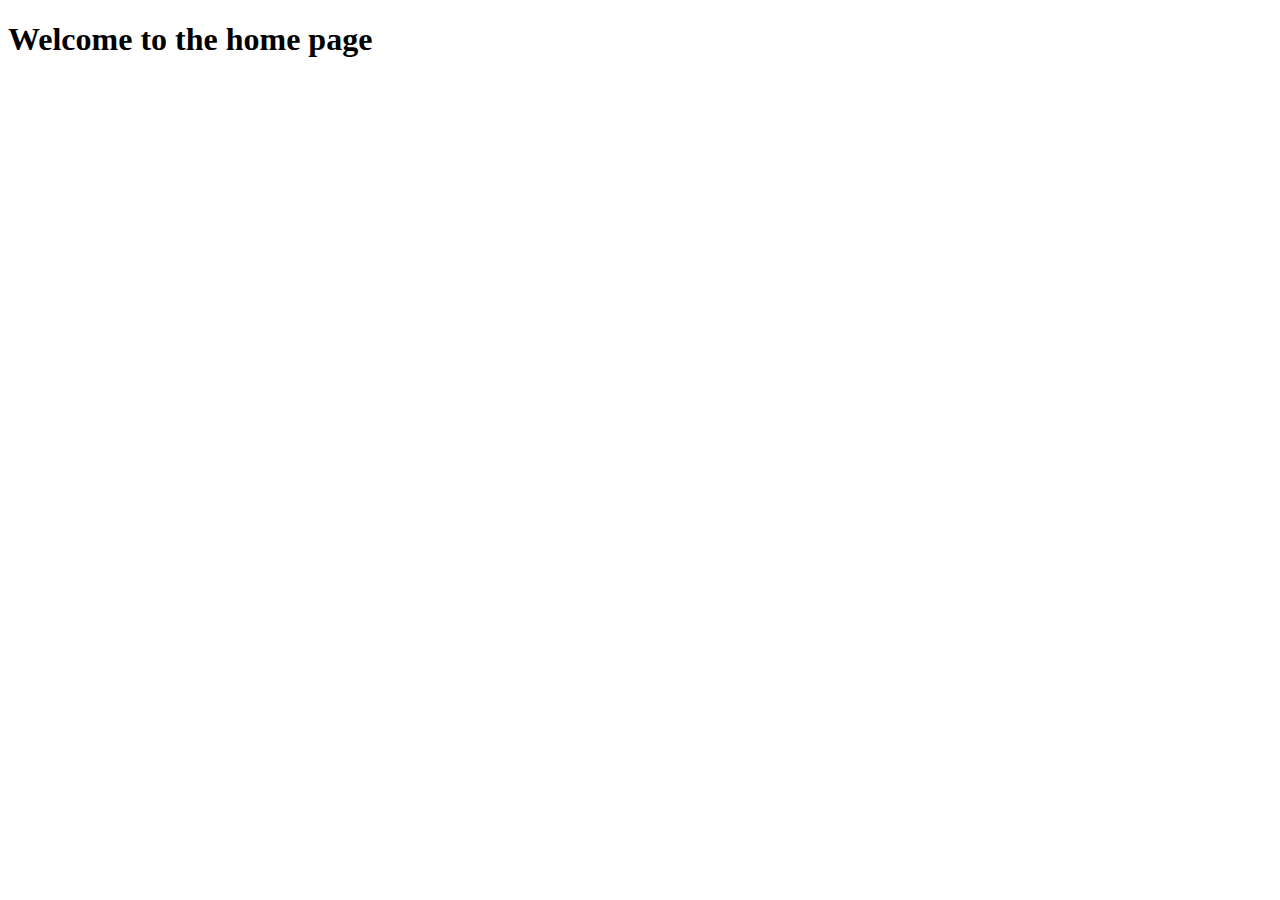
==== src/main/resources/static/index.html @ 49b906e7 "first testing" ====
<!DOCTYPE html>
<html lang="en">
<head>
    <meta charset="UTF-8">
    <meta http-equiv="X-UA-Compatible" content="IE=edge">
    <meta name="viewport" content="width=device-width, initial-scale=1.0">
    <title>Document</title>
</head>
<body>
    <h1>Welcome to the home page</h1>
</body>
</html>
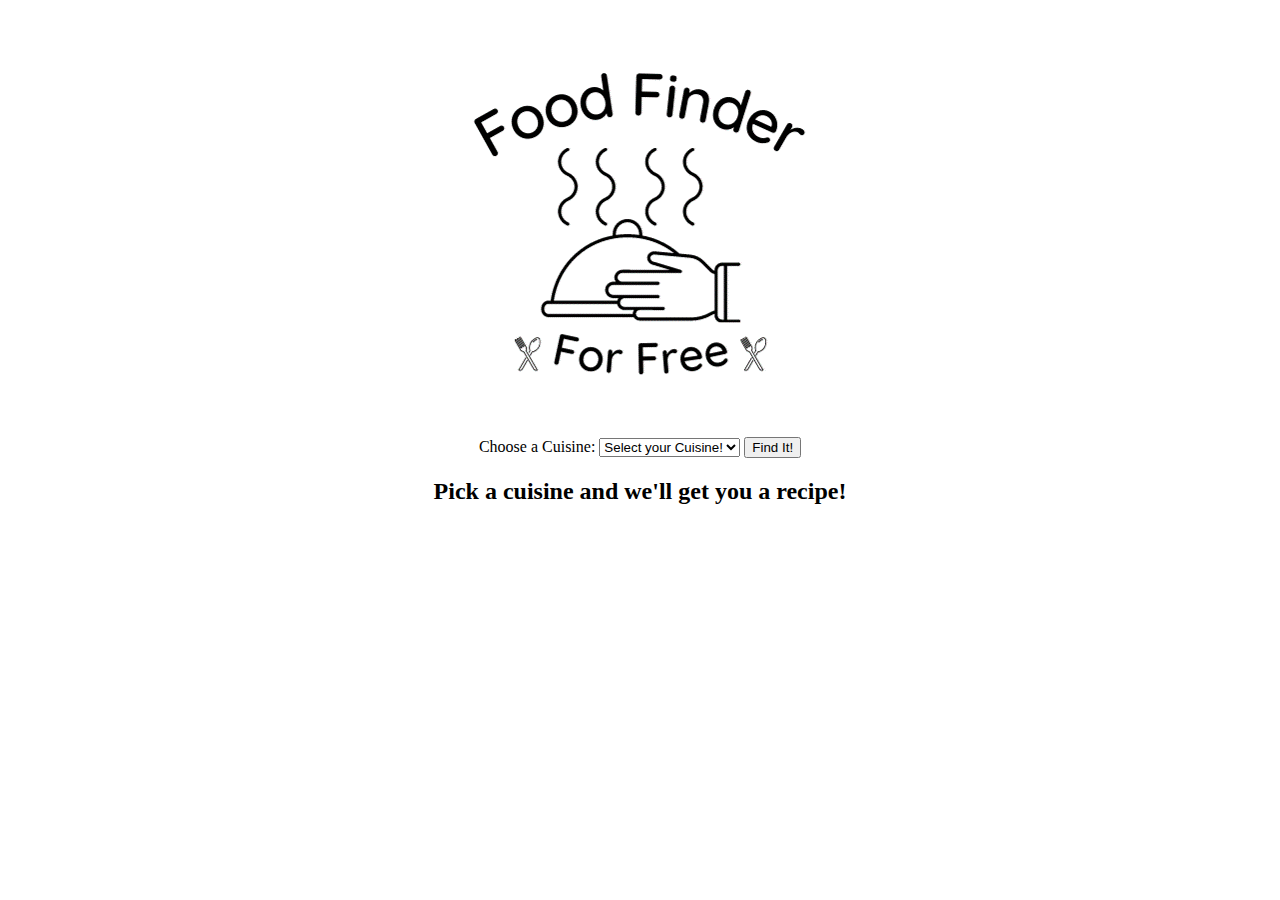
==== commit 1a09fa52: "added dropdown list and reconfigured API" ====
--- a/src/main/resources/static/index.html
+++ b/src/main/resources/static/index.html
@@ -5,8 +5,49 @@
     <meta http-equiv="X-UA-Compatible" content="IE=edge">
     <meta name="viewport" content="width=device-width, initial-scale=1.0">
     <title>Document</title>
+    <link rel="stylesheet" href="styles.css">
 </head>
+
+    <h1>
+        <br>
+        <img src="images/FoodFinderLogo1.png">
+    </h1>
+    <br>
 <body>
-    <h1>Welcome to the home page</h1>
+    <form action="/displayrecipe" method="GET">
+        <label for="cuisine"> Choose a Cuisine:</label>
+            <select name="userInput" id="cuisine">
+                <option value="" disabled selected>Select your Cuisine!</option>
+                <option value="African">African</option>
+                <option value="American">American</option>
+                <option value="British">British</option>
+                <option value="Cajun">Cajun</option>
+                <option value="Carribean">Carribean</option>
+                <option value="Chinese">Chinese</option>
+                <option value="Eastern European">Eastern European</option>
+                <option value="European">European</option>
+                <option value="French">French</option>
+                <option value="German">German</option>
+                <option value="Greek">Greek</option>
+                <option value="Indian">Indian</option>
+                <option value="Irish">Irish</option>
+                <option value="Italian">Italian</option>
+                <option value="Japanese">Japanese</option>
+                <option value="Jewish">Jewish</option>
+                <option value="Korean">Korean</option>
+                <option value="Latin American">Latin American</option>
+                <option value="Mediterranean">Mediterranean</option>
+                <option value="Mexican">Mexican</option>
+                <option value="Middle Eastern">Middle Eastern</option>
+                <option value="Nordic">Nordic</option>
+                <option value="Southern">Southern</option>
+                <option value="Spanish">Spanish</option>
+                <option value="Thai">Thai</option>
+                <option value="Vietnamese">Vietnamese</option>
+            </select>
+        <input type="submit" value="Find It!">
+    </form>
+
+    <h2>Pick a cuisine and we'll get you a recipe!</h2>
 </body>
 </html>--- a/src/main/resources/static/styles.css
+++ b/src/main/resources/static/styles.css
@@ -0,0 +1,8 @@
+h1 {
+    color: blue;
+    text-align: center;
+    font-family: 'Lucida Sans', 'Lucida Sans Regular', 'Lucida Grande', 'Lucida Sans Unicode', Geneva, Verdana, sans-serif;
+}
+body {
+    text-align: center;
+}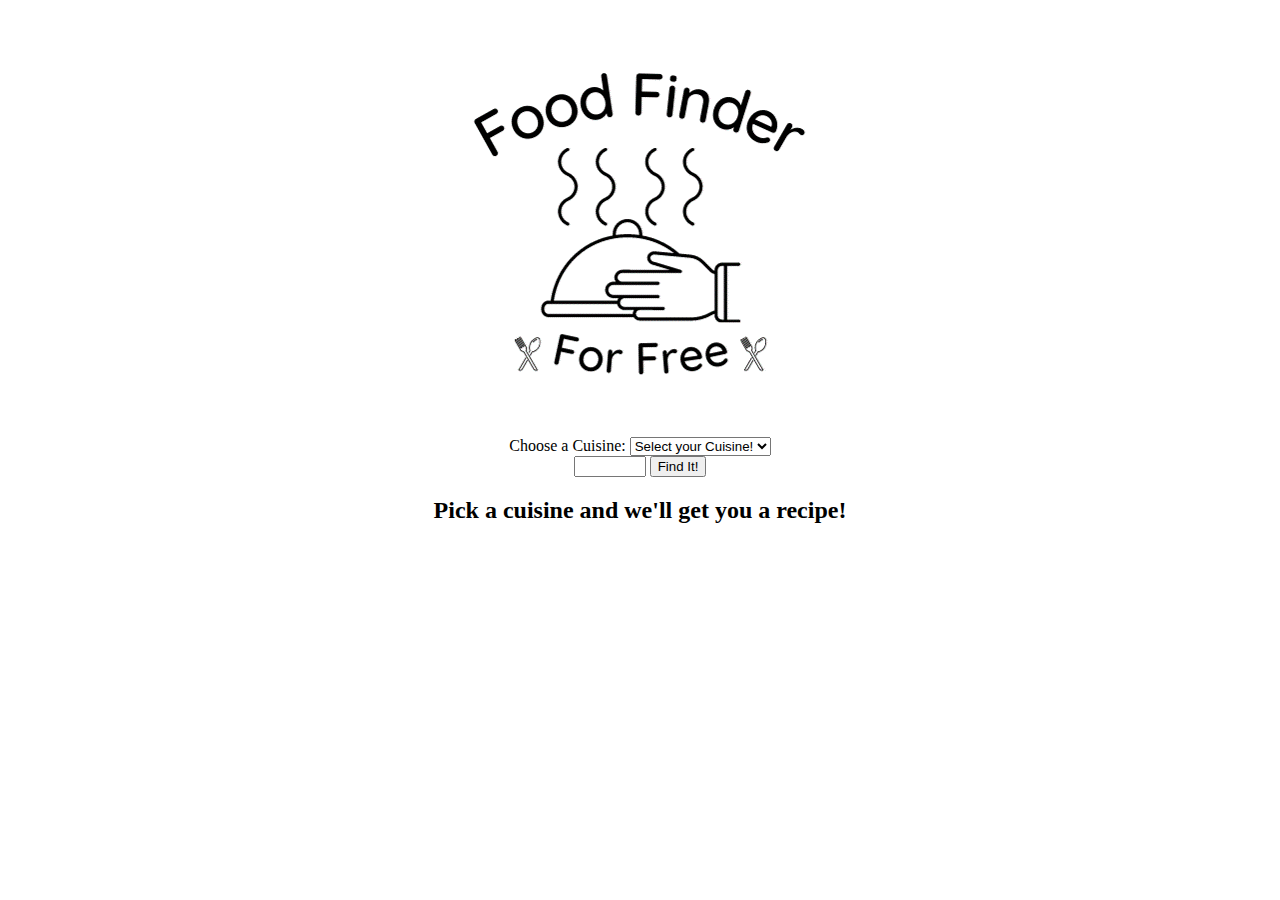
==== commit 338a2603: "connected to redis as database and minor debugging" ====
--- a/src/main/resources/static/index.html
+++ b/src/main/resources/static/index.html
@@ -45,6 +45,12 @@
                 <option value="Thai">Thai</option>
                 <option value="Vietnamese">Vietnamese</option>
             </select>
+            
+        <br>
+
+        <input type="number" name="maxCalorieInput" min="1" max="2000">
+            
+            
         <input type="submit" value="Find It!">
     </form>
 
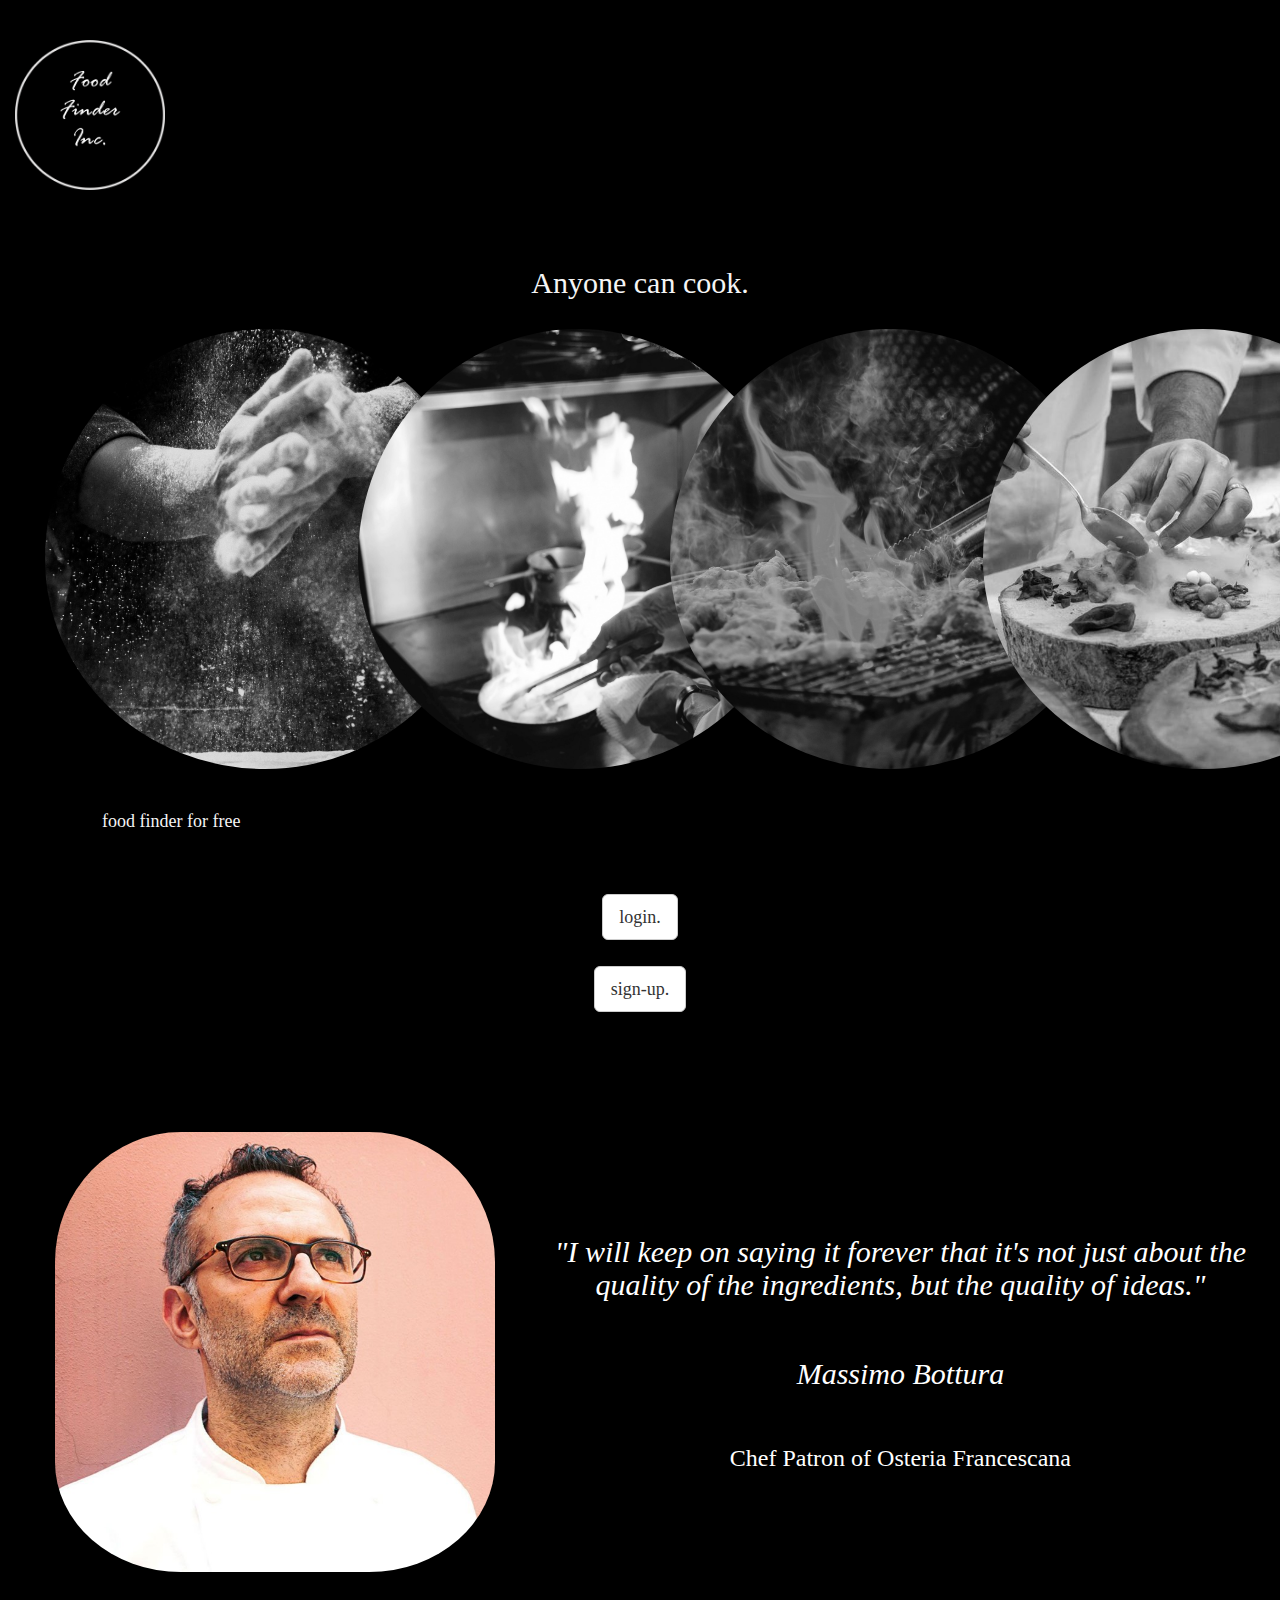
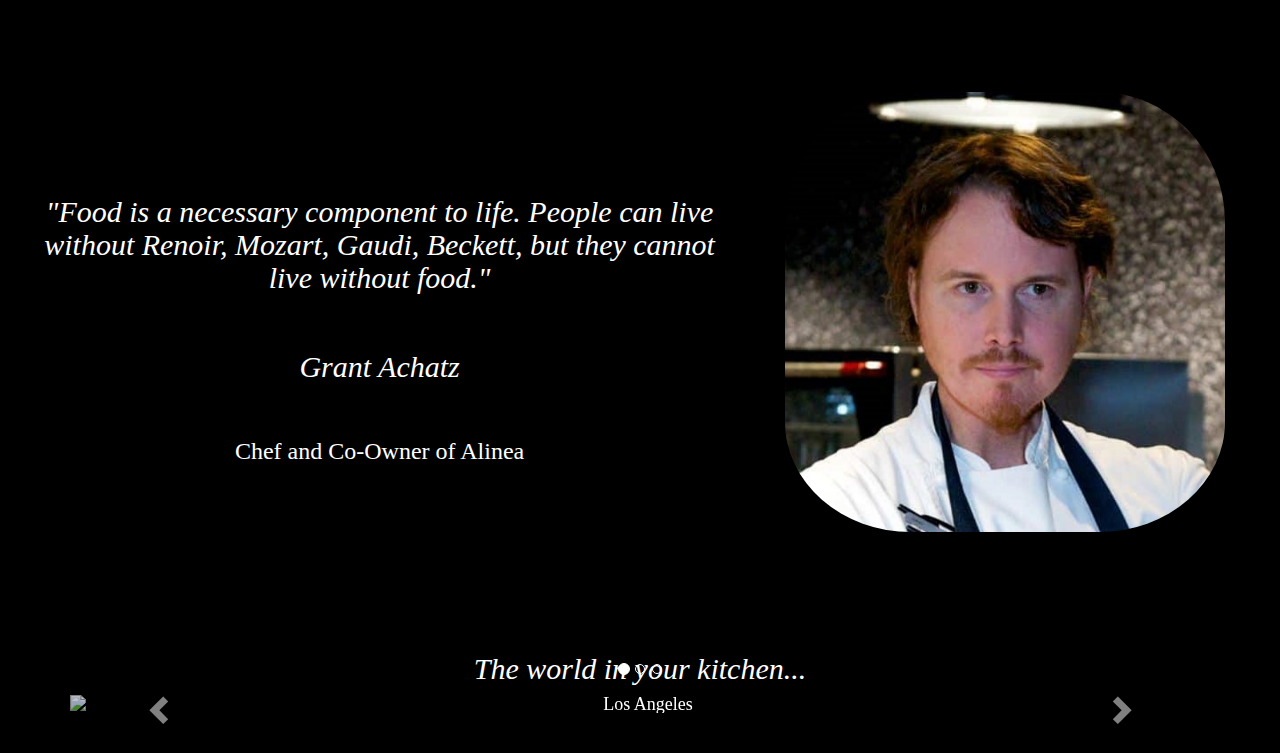
==== commit d3b1c52d: "added bootstrap for several views" ====
--- a/src/main/resources/static/index.html
+++ b/src/main/resources/static/index.html
@@ -5,55 +5,229 @@
     <meta http-equiv="X-UA-Compatible" content="IE=edge">
     <meta name="viewport" content="width=device-width, initial-scale=1.0">
     <title>Document</title>
-    <link rel="stylesheet" href="styles.css">
+    <link rel="stylesheet" href="https://maxcdn.bootstrapcdn.com/bootstrap/3.4.1/css/bootstrap.min.css">
+  <script src="https://ajax.googleapis.com/ajax/libs/jquery/3.5.1/jquery.min.js"></script>
+  <script src="https://maxcdn.bootstrapcdn.com/bootstrap/3.4.1/js/bootstrap.min.js"></script>
+  <style>
+  .bg-1 { 
+    background-color: black;
+    /* #242526 */
+    color: white;
+    font-size: large;
+    font-family:serif ,Georgia, 'Times New Roman', Times;
+  }
+  .bg-2 { 
+    background-color: black;
+    color: blue;
+  }
+  .bg-3 { 
+    background-color: #000000;
+    color: whitesmoke;
+    
+  }
+  .bg-4 { 
+    background-color: black;
+    /* #242526 */
+    color: white;
+    font-size: large;
+    font-family:serif ,Georgia, 'Times New Roman', Times;
+  }
+  
+  img {
+  opacity: 2;
+  width: "500";
+  height: "300";
+  
+}
+  .container-fluid {
+    padding-top: 20px;
+    padding-bottom: 40px;
+  }
+  .carousel-container-selector {
+    height: 100vh;
+    /* // min-height: 300px; // you can also set the min/max height as final touch
+    // max-height: 1000px;  */
+}
+    </style>
 </head>
-
-    <h1>
-        <br>
-        <img src="images/FoodFinderLogo1.png">
-    </h1>
+    
+    
+<body>
+  <div class="container-fluid bg-1">
+        <span>
+            <h1><img src="images/FFFFLogo3.png" alt="" height="150"></h1>
+        </span>
+    
     <br>
-<body>
-    <form action="/displayrecipe" method="GET">
-        <label for="cuisine"> Choose a Cuisine:</label>
-            <select name="userInput" id="cuisine">
-                <option value="" disabled selected>Select your Cuisine!</option>
-                <option value="African">African</option>
-                <option value="American">American</option>
-                <option value="British">British</option>
-                <option value="Cajun">Cajun</option>
-                <option value="Carribean">Carribean</option>
-                <option value="Chinese">Chinese</option>
-                <option value="Eastern European">Eastern European</option>
-                <option value="European">European</option>
-                <option value="French">French</option>
-                <option value="German">German</option>
-                <option value="Greek">Greek</option>
-                <option value="Indian">Indian</option>
-                <option value="Irish">Irish</option>
-                <option value="Italian">Italian</option>
-                <option value="Japanese">Japanese</option>
-                <option value="Jewish">Jewish</option>
-                <option value="Korean">Korean</option>
-                <option value="Latin American">Latin American</option>
-                <option value="Mediterranean">Mediterranean</option>
-                <option value="Mexican">Mexican</option>
-                <option value="Middle Eastern">Middle Eastern</option>
-                <option value="Nordic">Nordic</option>
-                <option value="Southern">Southern</option>
-                <option value="Spanish">Spanish</option>
-                <option value="Thai">Thai</option>
-                <option value="Vietnamese">Vietnamese</option>
-            </select>
-            
-        <br>
-
-        <input type="number" name="maxCalorieInput" min="1" max="2000">
-            
-            
-        <input type="submit" value="Find It!">
-    </form>
-
-    <h2>Pick a cuisine and we'll get you a recipe!</h2>
+
+    <div class="container-fluid bg-3 text-center">
+        <h2>Anyone can cook.</h2>
+          <div class="row">
+
+              <div class="col-md-3">
+                <!-- <p>Anyone</p> -->
+                <img src="images/pic7.jpg" alt="Image" class="container-fluid img" height="500" style="border-radius: 50%">
+                <br>
+                <span>food finder for free</span> 
+              </div>
+              <div class="col-md-3">
+                <!-- <p>can</p> -->
+                <img src="images/pic12.jpg" alt="Image" class="container-fluid img" height="500" style="border-radius: 50%">
+              </div>
+              <div class="col-md-3">
+                <!-- <p>cook</p> -->
+                <img src="images/pic9.jpg" alt="Image" class="container-fluid img" height="500" style="border-radius: 50%">
+              </div>
+              <div class="col-md-3">
+                <!-- <p>cook</p> -->
+                <img src="images/pic10.jpg" alt="Image" class="container-fluid img" height="500" style="border-radius: 50%">
+              </div>
+              
+          </div>
+    </div>
+
+    
+
+        <div class="container-fluid bg-2 text-center">
+        
+          <form action="/loginpage" method="GET">
+            <input type="submit" value="login." class="btn btn-default btn-lg">
+          </form>
+          <br>
+          <form action="/signuppage" method="GET">
+            <input type="submit" value="sign-up." class="btn btn-default btn-lg">
+          </form>
+        
+        </div>
+
+  </div>
+
+  <!-- <div class="container-fluid bg-4 text-center">
+
+    <div class="row">
+      
+      <div class="col-md-8">
+        <img src="images/pic7.jpg" alt="Image" class="container-fluid img" height="500">
+      </div>
+      
+  </div> -->
+
+  <div class="container-fluid bg-4 text-center">
+
+      <div class="col-md-5">
+        <!-- <p>Anyone</p> -->
+        <img src="images/massimo.jpg" alt="Image" class="container-fluid img" height="500" style="border-radius: 30%">
+        <br> 
+      </div>
+      <div class="col-md-7">
+        <span>
+          <br>
+          <br>
+          <br>
+          <br>
+        <h2 class="align-middle"><i> "I will keep on saying it forever that it's not just about the quality of the ingredients, but the quality of ideas."</i></h2>
+        <br>
+        <h2><i>Massimo Bottura</i></h2>
+        <br>
+        <h3>Chef Patron of Osteria Francescana</h3>
+        </span> 
+      </div>
+
+  </div>
+
+  <div class="container-fluid bg-4 text-center">
+
+    <div class="col-md-7">
+      <span>
+        <br>
+        <br>
+        <br>
+        <br>
+      <h2 class="align-middle"><i>"Food is a necessary component to life. People can live without Renoir, Mozart, Gaudi, Beckett, but they cannot live without food."</i></h2>
+      <br> 
+      <h2><i>Grant Achatz</i></h2>
+      <br>
+      <h3>Chef and Co-Owner of Alinea</h3>
+    </span>
+    </div>
+    <div class="col-md-5">
+      <img src="images/grant.jpg" alt="Image" class="container-fluid img" height="500" style="border-radius: 30%">
+      <br> 
+    </div>
+</div>
+
+
+
+
+
+
+
+
+
+
+
+
+
+<div class="container-fluid bg-4 text-center">
+
+  <div class="container">
+    <h2><i>The world in your kitchen...</i></h2>
+    <div id="myCarousel" class="carousel slide" data-ride="carousel">
+      
+
+        <ol class="carousel-indicators">
+          <li data-target="#myCarousel" data-slide-to="0" class="active"></li>
+          <li data-target="#myCarousel" data-slide-to="1"></li>
+          <li data-target="#myCarousel" data-slide-to="2"></li>
+        </ol>
+        
+        <div class="carousel-inner" >
+
+          <div class="item active">
+            <img src="images/carouselpic1.jpg" alt="Los Angeles" style="max-width: 100%; width: 100%; height: auto; vertical-align: middle;" class="d-block w-100">
+              <div class="carousel-caption">
+                <h3>Lima, Peru</h3>
+                <p>Peruvian Cacao</p>
+              </div>
+          </div>
+
+          <div class="item">
+            <img src="images/carouselpic2.jpg" alt="Chicago" style="max-width: 100%; width: 100%; height: auto; vertical-align: middle;" class="d-block w-100">
+              <div class="carousel-caption">
+                <h3>Tokyo, Japan</h3>
+                <p>Tuna Makizushi</p>
+              </div>
+          </div>
+        
+          <div class="item">
+            <img src="images/carouselpic3.jpg" alt="New York" style="max-width: 100%; width: 100%; height: auto; vertical-align: middle;" class="d-block w-100">
+              <div class="carousel-caption">
+                <h3>New York</h3>
+                <p>Ginger Pecan Cinammon Rolls</p>
+              </div>
+          </div>
+      
+        </div>
+
+        
+        <a class="left carousel-control" href="#myCarousel" data-slide="prev">
+          <span class="glyphicon glyphicon-chevron-left"></span>
+          <span class="sr-only">Previous</span>
+        </a>
+
+        <a class="right carousel-control" href="#myCarousel" data-slide="next">
+          <span class="glyphicon glyphicon-chevron-right"></span>
+          <span class="sr-only">Next</span>
+        </a>
+
+
+    </div>
+  </div>
+</div>
+
+
+
+
 </body>
+
 </html>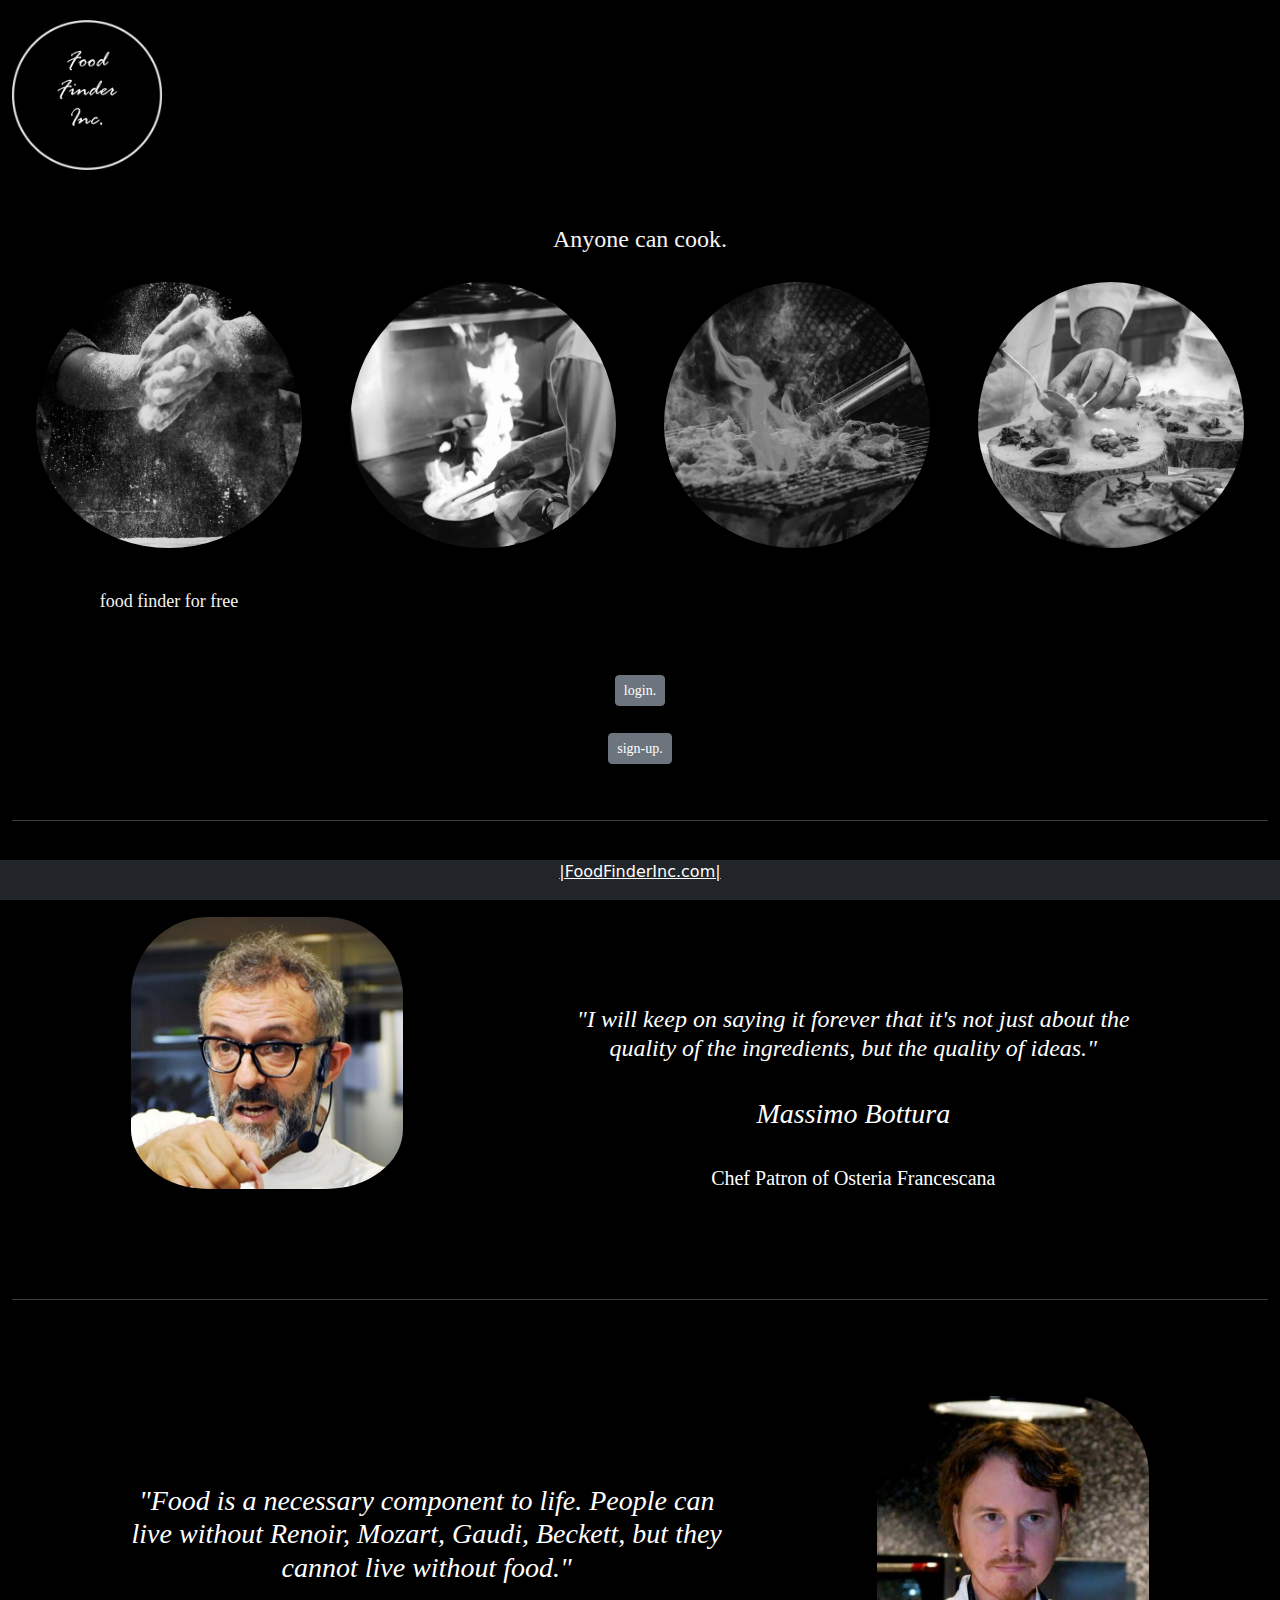
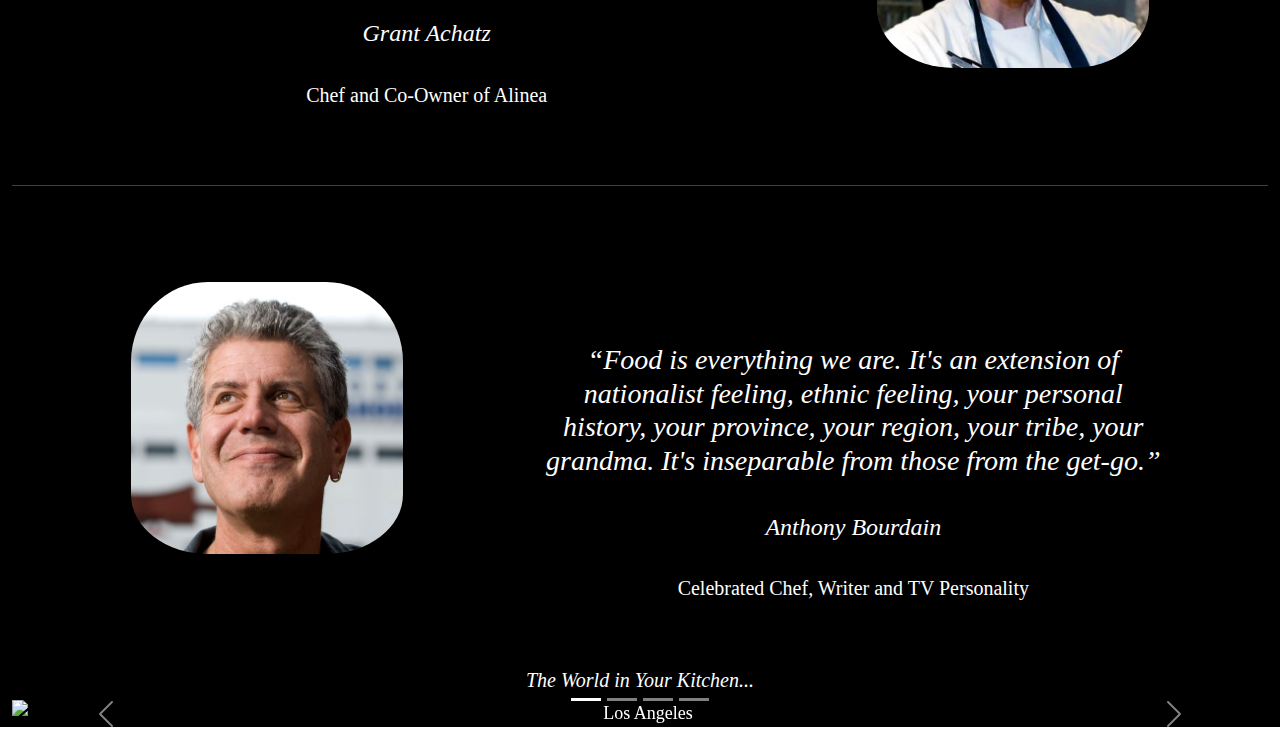
==== commit 73e5af71: "tidied up controller class and some bootstrap" ====
--- a/src/main/resources/static/index.html
+++ b/src/main/resources/static/index.html
@@ -5,9 +5,8 @@
     <meta http-equiv="X-UA-Compatible" content="IE=edge">
     <meta name="viewport" content="width=device-width, initial-scale=1.0">
     <title>Document</title>
-    <link rel="stylesheet" href="https://maxcdn.bootstrapcdn.com/bootstrap/3.4.1/css/bootstrap.min.css">
-  <script src="https://ajax.googleapis.com/ajax/libs/jquery/3.5.1/jquery.min.js"></script>
-  <script src="https://maxcdn.bootstrapcdn.com/bootstrap/3.4.1/js/bootstrap.min.js"></script>
+    <link href="https://cdn.jsdelivr.net/npm/bootstrap@5.2.1/dist/css/bootstrap.min.css" rel="stylesheet">
+    <script src="https://cdn.jsdelivr.net/npm/bootstrap@5.2.1/dist/js/bootstrap.bundle.min.js"></script>
   <style>
   .bg-1 { 
     background-color: black;
@@ -45,14 +44,12 @@
   }
   .carousel-container-selector {
     height: 100vh;
-    /* // min-height: 300px; // you can also set the min/max height as final touch
-    // max-height: 1000px;  */
 }
     </style>
 </head>
     
     
-<body>
+<body class="d-flex flex-column min-vh-100">
   <div class="container-fluid bg-1">
         <span>
             <h1><img src="images/FFFFLogo3.png" alt="" height="150"></h1>
@@ -61,26 +58,26 @@
     <br>
 
     <div class="container-fluid bg-3 text-center">
-        <h2>Anyone can cook.</h2>
+        <h4>Anyone can cook.</h4>
           <div class="row">
 
               <div class="col-md-3">
                 <!-- <p>Anyone</p> -->
-                <img src="images/pic7.jpg" alt="Image" class="container-fluid img" height="500" style="border-radius: 50%">
+                <img src="images/pic7.jpg" alt="Image" class="container-fluid img" style="border-radius: 50%">
                 <br>
                 <span>food finder for free</span> 
               </div>
               <div class="col-md-3">
                 <!-- <p>can</p> -->
-                <img src="images/pic12.jpg" alt="Image" class="container-fluid img" height="500" style="border-radius: 50%">
+                <img src="images/pic12.jpg" alt="Image" class="container-fluid img" style="border-radius: 50%">
               </div>
               <div class="col-md-3">
                 <!-- <p>cook</p> -->
-                <img src="images/pic9.jpg" alt="Image" class="container-fluid img" height="500" style="border-radius: 50%">
+                <img src="images/pic9.jpg" alt="Image" class="container-fluid img" style="border-radius: 50%">
               </div>
               <div class="col-md-3">
                 <!-- <p>cook</p> -->
-                <img src="images/pic10.jpg" alt="Image" class="container-fluid img" height="500" style="border-radius: 50%">
+                <img src="images/pic10.jpg" alt="Image" class="container-fluid img" style="border-radius: 50%">
               </div>
               
           </div>
@@ -91,140 +88,169 @@
         <div class="container-fluid bg-2 text-center">
         
           <form action="/loginpage" method="GET">
-            <input type="submit" value="login." class="btn btn-default btn-lg">
+            <input type="submit" value="login." class="btn btn-secondary btn-sm">
           </form>
           <br>
           <form action="/signuppage" method="GET">
-            <input type="submit" value="sign-up." class="btn btn-default btn-lg">
+            <input type="submit" value="sign-up." class="btn btn-secondary btn-sm">
           </form>
         
         </div>
-
-  </div>
-
-  <!-- <div class="container-fluid bg-4 text-center">
-
+        
+        <div><hr></div>
+
+  </div>
+
+
+  <div class="container-fluid bg-4 text-center">
     <div class="row">
-      
-      <div class="col-md-8">
-        <img src="images/pic7.jpg" alt="Image" class="container-fluid img" height="500">
-      </div>
-      
-  </div> -->
+      <div class="col-md-1"></div>
+      <div class="col-md-3">
+        <!-- <p>Anyone</p> -->
+        <img src="images/iconmassimo.jpg" alt="Image" class="container-fluid img" style="border-radius: 30%" >
+        <br> 
+      </div>
+      <div class="col-md-1"></div>
+      <div class="col-md-6">
+        <span>
+          <br>
+          <br>
+          <br>
+          <br>
+        <h4 class="align-middle"><i> "I will keep on saying it forever that it's not just about the quality of the ingredients, but the quality of ideas."</i></h4>
+        <br>
+        <h3><i>Massimo Bottura</i></h3>
+        <br>
+        <h5>Chef Patron of Osteria Francescana</h5>
+        </span> 
+      </div>
+      <div class="col-md-1"></div>
+    </div>
+    <br><br>
+    <div><hr></div>
+
+  </div>
 
   <div class="container-fluid bg-4 text-center">
-
-      <div class="col-md-5">
-        <!-- <p>Anyone</p> -->
-        <img src="images/massimo.jpg" alt="Image" class="container-fluid img" height="500" style="border-radius: 30%">
-        <br> 
-      </div>
-      <div class="col-md-7">
-        <span>
-          <br>
-          <br>
-          <br>
-          <br>
-        <h2 class="align-middle"><i> "I will keep on saying it forever that it's not just about the quality of the ingredients, but the quality of ideas."</i></h2>
-        <br>
-        <h2><i>Massimo Bottura</i></h2>
-        <br>
-        <h3>Chef Patron of Osteria Francescana</h3>
-        </span> 
-      </div>
-
-  </div>
-
-  <div class="container-fluid bg-4 text-center">
-
-    <div class="col-md-7">
+    <div class="row">
+      <div class="col-md-1"></div>
+    <div class="col-md-6">
       <span>
         <br>
         <br>
         <br>
         <br>
-      <h2 class="align-middle"><i>"Food is a necessary component to life. People can live without Renoir, Mozart, Gaudi, Beckett, but they cannot live without food."</i></h2>
+      <h3 class="align-middle"><i>"Food is a necessary component to life. People can live without Renoir, Mozart, Gaudi, Beckett, but they cannot live without food."</i></h3>
       <br> 
-      <h2><i>Grant Achatz</i></h2>
-      <br>
-      <h3>Chef and Co-Owner of Alinea</h3>
+      <h4><i>Grant Achatz</i></h4>
+      <br>
+      <h5>Chef and Co-Owner of Alinea</h5>
     </span>
     </div>
-    <div class="col-md-5">
-      <img src="images/grant.jpg" alt="Image" class="container-fluid img" height="500" style="border-radius: 30%">
+    <div class="col-md-1"></div>
+    <div class="col-md-3">
+      <img src="images/icongrant.jpg" alt="Image" class="container-fluid img"  style="border-radius: 30%">
       <br> 
     </div>
-</div>
-
-
-
-
-
-
-
-
-
-
+    <div class="col-md-1"></div>
+    </div>
+    <br><br>
+    <div><hr></div>
+</div>
 
 
 
 <div class="container-fluid bg-4 text-center">
-
-  <div class="container">
-    <h2><i>The world in your kitchen...</i></h2>
-    <div id="myCarousel" class="carousel slide" data-ride="carousel">
-      
-
-        <ol class="carousel-indicators">
-          <li data-target="#myCarousel" data-slide-to="0" class="active"></li>
-          <li data-target="#myCarousel" data-slide-to="1"></li>
-          <li data-target="#myCarousel" data-slide-to="2"></li>
-        </ol>
-        
-        <div class="carousel-inner" >
-
-          <div class="item active">
-            <img src="images/carouselpic1.jpg" alt="Los Angeles" style="max-width: 100%; width: 100%; height: auto; vertical-align: middle;" class="d-block w-100">
-              <div class="carousel-caption">
-                <h3>Lima, Peru</h3>
-                <p>Peruvian Cacao</p>
-              </div>
-          </div>
-
-          <div class="item">
-            <img src="images/carouselpic2.jpg" alt="Chicago" style="max-width: 100%; width: 100%; height: auto; vertical-align: middle;" class="d-block w-100">
-              <div class="carousel-caption">
-                <h3>Tokyo, Japan</h3>
-                <p>Tuna Makizushi</p>
-              </div>
-          </div>
-        
-          <div class="item">
-            <img src="images/carouselpic3.jpg" alt="New York" style="max-width: 100%; width: 100%; height: auto; vertical-align: middle;" class="d-block w-100">
-              <div class="carousel-caption">
-                <h3>New York</h3>
-                <p>Ginger Pecan Cinammon Rolls</p>
-              </div>
-          </div>
-      
-        </div>
-
-        
-        <a class="left carousel-control" href="#myCarousel" data-slide="prev">
-          <span class="glyphicon glyphicon-chevron-left"></span>
-          <span class="sr-only">Previous</span>
-        </a>
-
-        <a class="right carousel-control" href="#myCarousel" data-slide="next">
-          <span class="glyphicon glyphicon-chevron-right"></span>
-          <span class="sr-only">Next</span>
-        </a>
-
-
-    </div>
-  </div>
-</div>
-
+  <div class="row">
+    <div class="col-md-1"></div>
+  <div class="col-md-3">
+    <img src="images/iconbourdain.jpg" alt="Image" class="container-fluid img"  style="border-radius: 30%">
+    <br> 
+  </div>
+  <div class="col-md-1"></div>
+  <div class="col-md-6">
+    <span>
+      <br>
+      <br>
+      <br>
+    <h3 class="align-middle"><i> “Food is everything we are. It's an extension of nationalist feeling, ethnic feeling, your personal history, your province, your region, your tribe, your grandma. It's inseparable from those from the get-go.”</i></h3>
+    <br>
+    <h4><i>Anthony Bourdain</i></h4>
+    <br>
+    <h5>Celebrated Chef, Writer and TV Personality</h5>
+    </span> 
+  </div>
+  <div class="col-md-1"></div>
+  </div>
+
+</div>
+
+
+<div class="container-fluid bg-4 text-center" style="background-color: black; padding-bottom: 0px;">
+  <h5><i>The World in Your Kitchen... </i></h5>
+
+
+
+
+<!-- Carousel -->
+<div id="demo" class="carousel slide" data-bs-ride="carousel">
+
+  <!-- Indicators/dots -->
+  <div class="carousel-indicators">
+    <button type="button" data-bs-target="#demo" data-bs-slide-to="0" class="active"></button>
+    <button type="button" data-bs-target="#demo" data-bs-slide-to="1"></button>
+    <button type="button" data-bs-target="#demo" data-bs-slide-to="2"></button>
+    <button type="button" data-bs-target="#demo" data-bs-slide-to="3"></button>
+  </div>
+  
+  <!-- The slideshow/carousel -->
+  <div class="carousel-inner">
+    <div class="carousel-item active">
+      <img src="images/carouselpic1.jpg" alt="Los Angeles" class="d-block" style="width:100%">
+      <div class="carousel-caption">
+        <h3>Lima Peru</h3>
+        <p>Peruvian Cacao</p>
+      </div>
+    </div>
+    <div class="carousel-item">
+      <img src="images/carouselpic2.jpg" alt="Chicago" class="d-block" style="width:100%">
+      <div class="carousel-caption">
+        <h3>Tokyo, Japan</h3>
+        <p>Tuna Makizushi</p>
+      </div> 
+    </div>
+    <div class="carousel-item">
+      <img src="images/carouselpic3.jpg" alt="New York" class="d-block" style="width:100%">
+      <div class="carousel-caption">
+        <h3>Malmö, Sweden</h3>
+        <p>Ginger Pecan Cinammon Buns</p>
+      </div>
+    </div>
+    <div class="carousel-item">
+      <img src="images/carouselpic4.jpg" alt="New York" class="d-block" style="width:100%">
+      <div class="carousel-caption">
+        <h3>Bologna, Italy</h3>
+        <p>Tortellin</p>
+      </div>
+    </div>
+  </div>
+  
+  <!-- Left and right controls/icons -->
+  <button class="carousel-control-prev" type="button" data-bs-target="#demo" data-bs-slide="prev">
+    <span class="carousel-control-prev-icon"></span>
+  </button>
+  <button class="carousel-control-next" type="button" data-bs-target="#demo" data-bs-slide="next">
+    <span class="carousel-control-next-icon"></span>
+  </button>
+</div>
+
+</div>
+
+<footer class="text-center" style="background-color: grey;">
+  <div class="fixed-bottom bg-dark">
+   <p style="color: white;"><a href="https://shielded-inlet-76126.herokuapp.com/" style="color: white;">|FoodFinderInc.com|</a></p> 
+  </div>    
+</footer>
 
 
 
